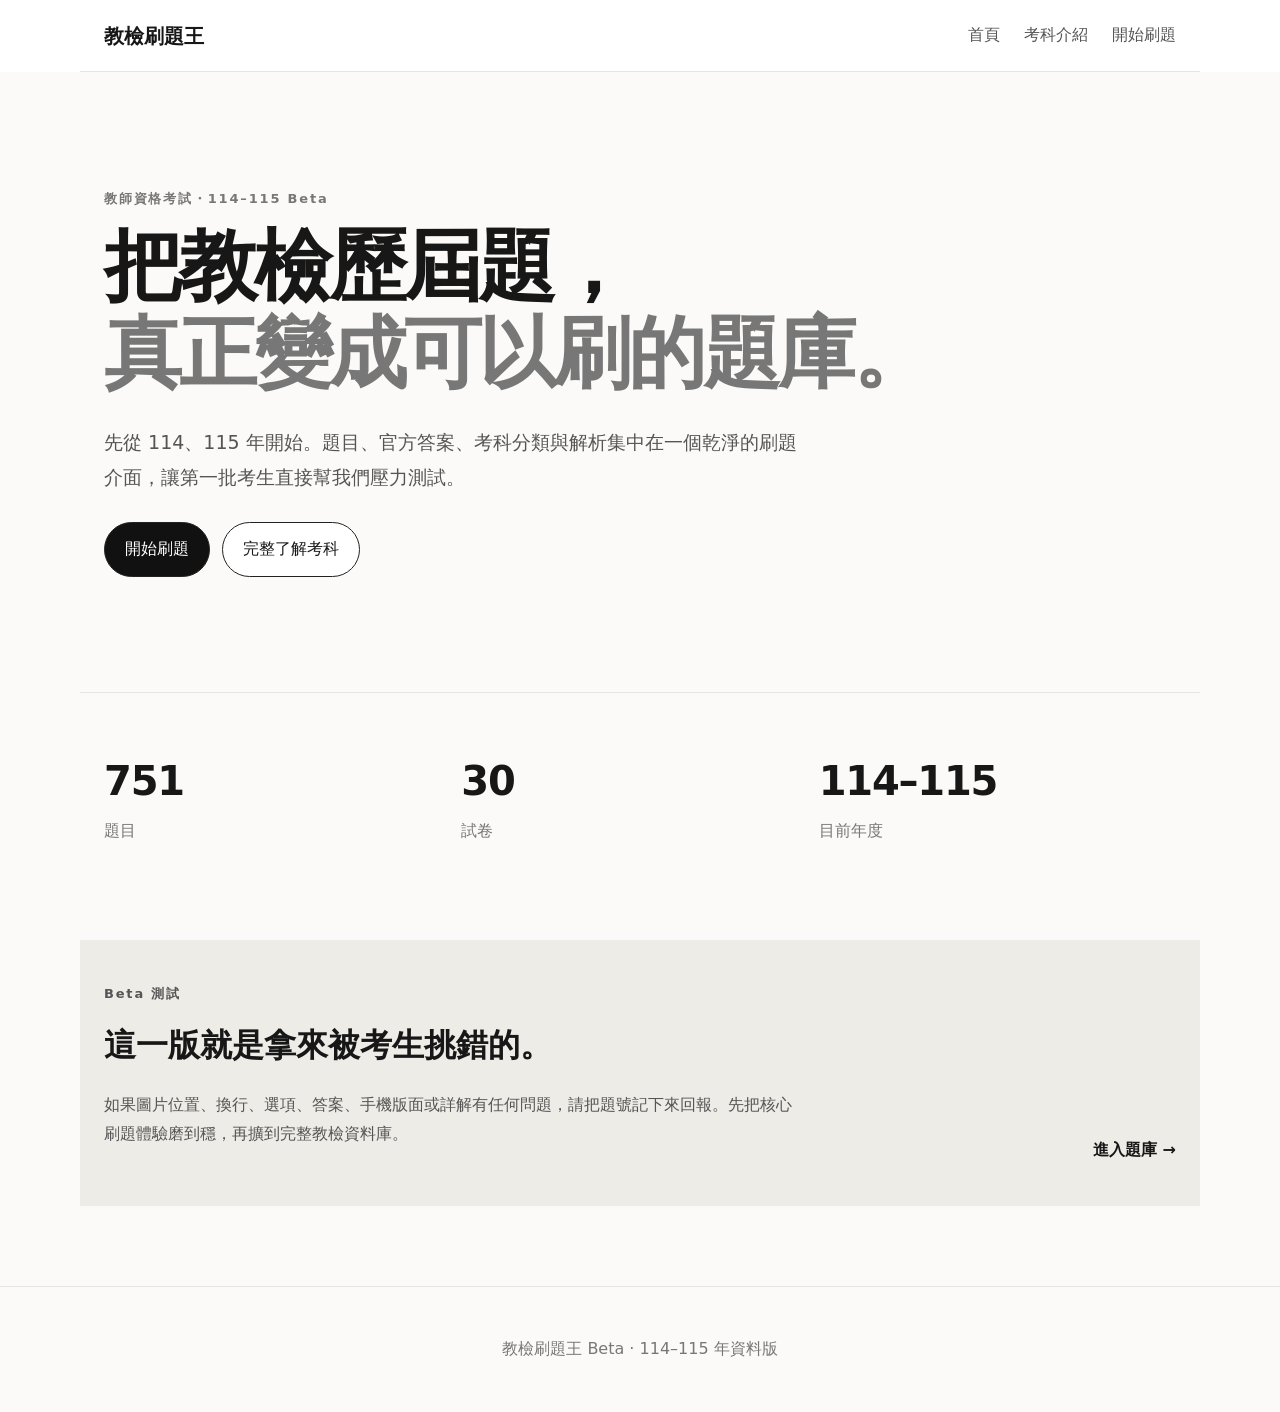
==== index.html @ 024403bd "Add files via upload" ====
<!doctype html><html lang="zh-Hant-TW"><head><meta charset="utf-8"><meta name="viewport" content="width=device-width,initial-scale=1"><title>教檢刷題王｜114–115 教師資格考試線上刷題</title><meta name="description" content="教檢刷題王：114、115年度教師資格考試歷屆題目、考科介紹、線上刷題與詳解。"><link rel="stylesheet" href="style.css"></head><body><a class="skip" href="#main">跳到主要內容</a><header><div class="nav"><a class="brand" href="index.html">教檢刷題王</a><nav aria-label="主要導覽"><a href="index.html">首頁</a><a href="subjects.html">考科介紹</a><a href="practice.html">開始刷題</a></nav></div></header><main id="main"><section class="hero"><p class="eyebrow">教師資格考試・114–115 Beta</p><h1>把教檢歷屆題，<br><span>真正變成可以刷的題庫。</span></h1><p class="lead">先從 114、115 年開始。題目、官方答案、考科分類與解析集中在一個乾淨的刷題介面，讓第一批考生直接幫我們壓力測試。</p><div class="actions"><a class="btn primary" href="practice.html">開始刷題</a><a class="btn" href="subjects.html">完整了解考科</a></div></section><section class="stats" aria-label="資料統計"><div><strong id="qCount">—</strong><span>題目</span></div><div><strong id="eCount">—</strong><span>試卷</span></div><div><strong>114–115</strong><span>目前年度</span></div></section><section class="beta"><div><p class="eyebrow">Beta 測試</p><h2>這一版就是拿來被考生挑錯的。</h2><p>如果圖片位置、換行、選項、答案、手機版面或詳解有任何問題，請把題號記下來回報。先把核心刷題體驗磨到穩，再擴到完整教檢資料庫。</p></div><a href="practice.html">進入題庫 →</a></section></main><footer><p>教檢刷題王 Beta · 114–115 年資料版</p></footer><script src="app.js"></script></body></html>
---- style.css ----
:root{--ink:#171717;--muted:#666;--line:#e7e4df;--paper:#fff;--soft:#f6f4ef;--accent:#111;--good:#146c43;--bad:#a33b2f}*{box-sizing:border-box}html{scroll-behavior:smooth}body{margin:0;color:var(--ink);background:#fbfaf8;font-family:system-ui,-apple-system,"Noto Sans TC","PingFang TC","Microsoft JhengHei",sans-serif;line-height:1.8}a{color:inherit}.skip{position:absolute;left:-9999px;top:10px;background:#111;color:#fff;padding:8px 12px;z-index:99}.skip:focus{left:10px}.nav{max-width:1120px;margin:auto;min-height:72px;padding:0 24px;display:flex;align-items:center;justify-content:space-between;border-bottom:1px solid var(--line)}header{background:rgba(255,255,255,.92);position:sticky;top:0;z-index:10;backdrop-filter:blur(8px)}.brand{text-decoration:none;font-weight:800;font-size:20px}.nav nav{display:flex;gap:24px}.nav nav a{text-decoration:none;color:#555}.nav nav a.active,.nav nav a:hover{color:#111;font-weight:700}.hero,.page{max-width:1120px;margin:auto;padding:72px 24px}.hero{min-height:620px;display:flex;flex-direction:column;justify-content:center}.eyebrow{font-size:13px;letter-spacing:.14em;font-weight:800;color:#777;margin:0 0 12px}.hero h1{font-size:clamp(42px,7vw,78px);line-height:1.12;letter-spacing:-.04em;margin:0;max-width:900px}.hero h1 span{color:#777}.lead{font-size:19px;max-width:700px;color:#555;margin:28px 0}.actions{display:flex;gap:12px;flex-wrap:wrap}.btn{display:inline-block;text-decoration:none;padding:12px 20px;border:1px solid #222;border-radius:999px;background:#fff}.btn.primary{background:#111;color:#fff}.stats{max-width:1120px;margin:0 auto;padding:28px 24px 70px;display:grid;grid-template-columns:repeat(3,1fr);border-top:1px solid var(--line)}.stats div{padding:24px 0}.stats strong{display:block;font-size:40px;letter-spacing:-.03em}.stats span{color:#777}.beta{max-width:1120px;margin:0 auto 80px;padding:42px 24px;background:#eeece7;display:flex;gap:30px;justify-content:space-between;align-items:end}.beta h2{font-size:32px;margin:0 0 10px}.beta p{max-width:700px;color:#555}.beta a{white-space:nowrap;font-weight:800;text-decoration:none}.page-head{max-width:780px;margin-bottom:48px}.page-head h1{font-size:clamp(36px,6vw,62px);line-height:1.15;letter-spacing:-.04em;margin:0 0 18px}.page-head>p:last-child{color:#666;font-size:18px}.guide{display:grid;grid-template-columns:repeat(2,1fr);gap:18px}.guide article{background:#fff;border:1px solid var(--line);padding:28px;border-radius:18px}.guide h2{font-size:23px;margin:0 0 12px}.guide p,.guide li{color:#555}.guide ul{padding-left:22px}.note{margin-top:24px;padding:28px;background:#111;color:#fff;border-radius:18px}.note p{color:#ddd}.exam-grid{display:grid;grid-template-columns:repeat(2,1fr);gap:16px}.exam-card{display:block;text-decoration:none;background:#fff;border:1px solid var(--line);padding:24px;border-radius:16px;transition:.15s}.exam-card:hover{transform:translateY(-2px);border-color:#999}.exam-card .year{font-size:12px;color:#888}.exam-card h2{margin:6px 0;font-size:20px}.exam-card p{margin:0;color:#666}.practice-shell{max-width:820px;margin:auto}.crumb{color:#777;font-size:14px}.question-top{display:flex;justify-content:space-between;gap:16px;align-items:end;margin:24px 0}.question-number{font-size:14px;color:#777}.question-title{font-size:28px;line-height:1.55;margin:0}.progress{height:5px;background:#e8e6e1;border-radius:999px;overflow:hidden}.progress>span{display:block;height:100%;background:#111}.question-card{background:#fff;border:1px solid var(--line);border-radius:18px;padding:34px;margin-top:20px}.stem{font-size:20px;white-space:pre-wrap;overflow-wrap:anywhere}.q-image{display:block;max-width:100%;height:auto;max-height:520px;object-fit:contain;margin:24px auto;border-radius:8px}.options{display:grid;gap:10px;margin-top:28px}.option{width:100%;text-align:left;background:#fff;border:1px solid #d8d5cf;border-radius:12px;padding:15px 16px;font-size:17px;cursor:pointer;line-height:1.6}.option:hover{border-color:#777}.option.selected{border-color:#111;background:#f4f2ed}.option.correct{border-color:var(--good);background:#edf8f1}.option.wrong{border-color:var(--bad);background:#fff1ef}.feedback{margin-top:22px;padding:20px;border-radius:14px;background:#f6f4ef}.feedback.good{background:#edf8f1}.feedback.bad{background:#fff1ef}.explain{margin-top:18px;padding-top:18px;border-top:1px solid #ddd}.explain h3{margin:0 0 8px}.option-analysis{margin:12px 0 0;padding-left:20px}.controls{display:flex;justify-content:space-between;gap:10px;margin-top:20px}.controls button{border:1px solid #222;background:#fff;border-radius:999px;padding:11px 18px;cursor:pointer}.controls .next{background:#111;color:#fff}.meta{display:flex;gap:8px;flex-wrap:wrap;margin-top:10px}.tag{font-size:12px;background:#f1efeb;border-radius:999px;padding:3px 9px;color:#666}.notice{padding:14px 16px;background:#fff7dc;border:1px solid #ead59b;border-radius:12px;color:#66531b;margin-top:16px}.empty{padding:40px;background:#fff;border:1px solid var(--line);border-radius:16px}footer{border-top:1px solid var(--line);padding:32px 24px;color:#777;text-align:center;margin-top:50px}@media(max-width:760px){.nav{padding:0 16px}.nav nav{gap:12px;font-size:14px}.hero,.page{padding:48px 16px}.hero{min-height:540px}.stats{padding:20px 16px 50px}.stats strong{font-size:30px}.beta{margin:0 16px 50px;padding:28px 20px;display:block}.beta a{display:inline-block;margin-top:15px}.guide,.exam-grid{grid-template-columns:1fr}.question-card{padding:22px 18px}.stem{font-size:18px}.question-title{font-size:23px}.option{font-size:16px}.controls{position:sticky;bottom:8px;background:rgba(251,250,248,.95);padding-top:8px}.q-image{max-height:380px}}
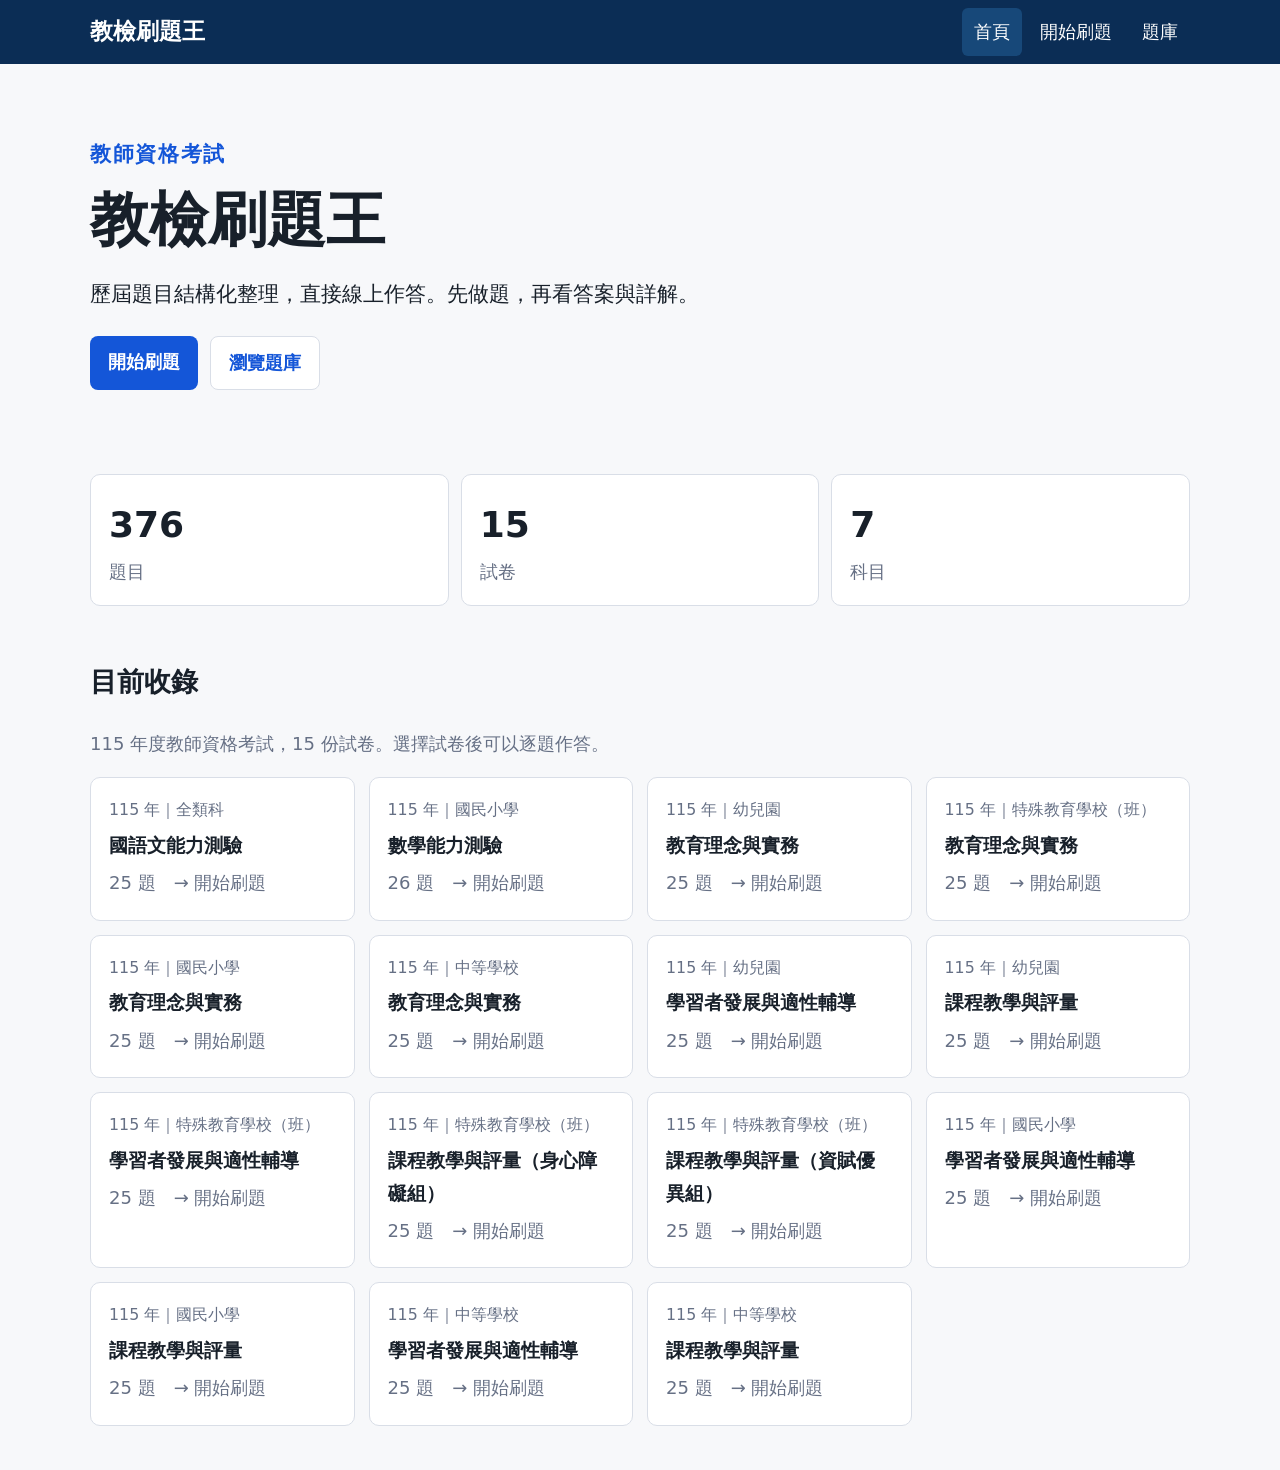
==== commit 492b0e91: "Add files via upload" ====
--- a/index.html
+++ b/index.html
@@ -1 +1 @@
-<!doctype html><html lang="zh-Hant-TW"><head><meta charset="utf-8"><meta name="viewport" content="width=device-width,initial-scale=1"><title>教檢刷題王｜114–115 教師資格考試線上刷題</title><meta name="description" content="教檢刷題王：114、115年度教師資格考試歷屆題目、考科介紹、線上刷題與詳解。"><link rel="stylesheet" href="style.css"></head><body><a class="skip" href="#main">跳到主要內容</a><header><div class="nav"><a class="brand" href="index.html">教檢刷題王</a><nav aria-label="主要導覽"><a href="index.html">首頁</a><a href="subjects.html">考科介紹</a><a href="practice.html">開始刷題</a></nav></div></header><main id="main"><section class="hero"><p class="eyebrow">教師資格考試・114–115 Beta</p><h1>把教檢歷屆題，<br><span>真正變成可以刷的題庫。</span></h1><p class="lead">先從 114、115 年開始。題目、官方答案、考科分類與解析集中在一個乾淨的刷題介面，讓第一批考生直接幫我們壓力測試。</p><div class="actions"><a class="btn primary" href="practice.html">開始刷題</a><a class="btn" href="subjects.html">完整了解考科</a></div></section><section class="stats" aria-label="資料統計"><div><strong id="qCount">—</strong><span>題目</span></div><div><strong id="eCount">—</strong><span>試卷</span></div><div><strong>114–115</strong><span>目前年度</span></div></section><section class="beta"><div><p class="eyebrow">Beta 測試</p><h2>這一版就是拿來被考生挑錯的。</h2><p>如果圖片位置、換行、選項、答案、手機版面或詳解有任何問題，請把題號記下來回報。先把核心刷題體驗磨到穩，再擴到完整教檢資料庫。</p></div><a href="practice.html">進入題庫 →</a></section></main><footer><p>教檢刷題王 Beta · 114–115 年資料版</p></footer><script src="app.js"></script></body></html>+<!doctype html><html lang="zh-Hant-TW"><head><meta charset="utf-8"><meta name="viewport" content="width=device-width,initial-scale=1"><title>教檢刷題王｜教師資格考試題庫</title><meta name="description" content="教檢刷題王：115年度教師資格考試題庫，依試卷線上刷題、立即判分與查看詳解。"><link rel="stylesheet" href="style.css"></head><body><a class="skip" href="#main">跳到主要內容</a><header><div class="wrap head"><a class="brand" href="index.html">教檢刷題王</a><nav aria-label="主要導覽"><a href="index.html" aria-current="page">首頁</a><a href="practice.html">開始刷題</a><a href="questions.html">題庫</a></nav></div></header><main id="main" class="wrap"><section class="hero"><p class="eyebrow">教師資格考試</p><h1>教檢刷題王</h1><p>歷屆題目結構化整理，直接線上作答。先做題，再看答案與詳解。</p><div class="actions"><a class="primary" href="practice.html">開始刷題</a><a class="secondary" href="questions.html">瀏覽題庫</a></div></section><section class="stats"><div><b id="qc">—</b><span>題目</span></div><div><b id="ec">—</b><span>試卷</span></div><div><b id="sc">—</b><span>科目</span></div></section><section><h2>目前收錄</h2><p class="muted">115 年度教師資格考試，15 份試卷。選擇試卷後可以逐題作答。</p><div id="papers" class="cards"></div></section></main><script src="app.js"></script></body></html>
--- a/style.css
+++ b/style.css
@@ -1 +1,2 @@
-:root{--ink:#171717;--muted:#666;--line:#e7e4df;--paper:#fff;--soft:#f6f4ef;--accent:#111;--good:#146c43;--bad:#a33b2f}*{box-sizing:border-box}html{scroll-behavior:smooth}body{margin:0;color:var(--ink);background:#fbfaf8;font-family:system-ui,-apple-system,"Noto Sans TC","PingFang TC","Microsoft JhengHei",sans-serif;line-height:1.8}a{color:inherit}.skip{position:absolute;left:-9999px;top:10px;background:#111;color:#fff;padding:8px 12px;z-index:99}.skip:focus{left:10px}.nav{max-width:1120px;margin:auto;min-height:72px;padding:0 24px;display:flex;align-items:center;justify-content:space-between;border-bottom:1px solid var(--line)}header{background:rgba(255,255,255,.92);position:sticky;top:0;z-index:10;backdrop-filter:blur(8px)}.brand{text-decoration:none;font-weight:800;font-size:20px}.nav nav{display:flex;gap:24px}.nav nav a{text-decoration:none;color:#555}.nav nav a.active,.nav nav a:hover{color:#111;font-weight:700}.hero,.page{max-width:1120px;margin:auto;padding:72px 24px}.hero{min-height:620px;display:flex;flex-direction:column;justify-content:center}.eyebrow{font-size:13px;letter-spacing:.14em;font-weight:800;color:#777;margin:0 0 12px}.hero h1{font-size:clamp(42px,7vw,78px);line-height:1.12;letter-spacing:-.04em;margin:0;max-width:900px}.hero h1 span{color:#777}.lead{font-size:19px;max-width:700px;color:#555;margin:28px 0}.actions{display:flex;gap:12px;flex-wrap:wrap}.btn{display:inline-block;text-decoration:none;padding:12px 20px;border:1px solid #222;border-radius:999px;background:#fff}.btn.primary{background:#111;color:#fff}.stats{max-width:1120px;margin:0 auto;padding:28px 24px 70px;display:grid;grid-template-columns:repeat(3,1fr);border-top:1px solid var(--line)}.stats div{padding:24px 0}.stats strong{display:block;font-size:40px;letter-spacing:-.03em}.stats span{color:#777}.beta{max-width:1120px;margin:0 auto 80px;padding:42px 24px;background:#eeece7;display:flex;gap:30px;justify-content:space-between;align-items:end}.beta h2{font-size:32px;margin:0 0 10px}.beta p{max-width:700px;color:#555}.beta a{white-space:nowrap;font-weight:800;text-decoration:none}.page-head{max-width:780px;margin-bottom:48px}.page-head h1{font-size:clamp(36px,6vw,62px);line-height:1.15;letter-spacing:-.04em;margin:0 0 18px}.page-head>p:last-child{color:#666;font-size:18px}.guide{display:grid;grid-template-columns:repeat(2,1fr);gap:18px}.guide article{background:#fff;border:1px solid var(--line);padding:28px;border-radius:18px}.guide h2{font-size:23px;margin:0 0 12px}.guide p,.guide li{color:#555}.guide ul{padding-left:22px}.note{margin-top:24px;padding:28px;background:#111;color:#fff;border-radius:18px}.note p{color:#ddd}.exam-grid{display:grid;grid-template-columns:repeat(2,1fr);gap:16px}.exam-card{display:block;text-decoration:none;background:#fff;border:1px solid var(--line);padding:24px;border-radius:16px;transition:.15s}.exam-card:hover{transform:translateY(-2px);border-color:#999}.exam-card .year{font-size:12px;color:#888}.exam-card h2{margin:6px 0;font-size:20px}.exam-card p{margin:0;color:#666}.practice-shell{max-width:820px;margin:auto}.crumb{color:#777;font-size:14px}.question-top{display:flex;justify-content:space-between;gap:16px;align-items:end;margin:24px 0}.question-number{font-size:14px;color:#777}.question-title{font-size:28px;line-height:1.55;margin:0}.progress{height:5px;background:#e8e6e1;border-radius:999px;overflow:hidden}.progress>span{display:block;height:100%;background:#111}.question-card{background:#fff;border:1px solid var(--line);border-radius:18px;padding:34px;margin-top:20px}.stem{font-size:20px;white-space:pre-wrap;overflow-wrap:anywhere}.q-image{display:block;max-width:100%;height:auto;max-height:520px;object-fit:contain;margin:24px auto;border-radius:8px}.options{display:grid;gap:10px;margin-top:28px}.option{width:100%;text-align:left;background:#fff;border:1px solid #d8d5cf;border-radius:12px;padding:15px 16px;font-size:17px;cursor:pointer;line-height:1.6}.option:hover{border-color:#777}.option.selected{border-color:#111;background:#f4f2ed}.option.correct{border-color:var(--good);background:#edf8f1}.option.wrong{border-color:var(--bad);background:#fff1ef}.feedback{margin-top:22px;padding:20px;border-radius:14px;background:#f6f4ef}.feedback.good{background:#edf8f1}.feedback.bad{background:#fff1ef}.explain{margin-top:18px;padding-top:18px;border-top:1px solid #ddd}.explain h3{margin:0 0 8px}.option-analysis{margin:12px 0 0;padding-left:20px}.controls{display:flex;justify-content:space-between;gap:10px;margin-top:20px}.controls button{border:1px solid #222;background:#fff;border-radius:999px;padding:11px 18px;cursor:pointer}.controls .next{background:#111;color:#fff}.meta{display:flex;gap:8px;flex-wrap:wrap;margin-top:10px}.tag{font-size:12px;background:#f1efeb;border-radius:999px;padding:3px 9px;color:#666}.notice{padding:14px 16px;background:#fff7dc;border:1px solid #ead59b;border-radius:12px;color:#66531b;margin-top:16px}.empty{padding:40px;background:#fff;border:1px solid var(--line);border-radius:16px}footer{border-top:1px solid var(--line);padding:32px 24px;color:#777;text-align:center;margin-top:50px}@media(max-width:760px){.nav{padding:0 16px}.nav nav{gap:12px;font-size:14px}.hero,.page{padding:48px 16px}.hero{min-height:540px}.stats{padding:20px 16px 50px}.stats strong{font-size:30px}.beta{margin:0 16px 50px;padding:28px 20px;display:block}.beta a{display:inline-block;margin-top:15px}.guide,.exam-grid{grid-template-columns:1fr}.question-card{padding:22px 18px}.stem{font-size:18px}.question-title{font-size:23px}.option{font-size:16px}.controls{position:sticky;bottom:8px;background:rgba(251,250,248,.95);padding-top:8px}.q-image{max-height:380px}}
+:root{--bg:#f7f8fa;--card:#fff;--text:#18202a;--muted:#667085;--line:#d9dee7;--primary:#1456d8;--good:#087443;--bad:#b42318}*{box-sizing:border-box}html{font-size:18px}body{margin:0;background:var(--bg);color:var(--text);font-family:system-ui,-apple-system,"Noto Sans TC",sans-serif;line-height:1.75}.wrap{width:min(1100px,calc(100% - 32px));margin:auto}.skip{position:absolute;left:12px;top:-60px;background:#000;color:#fff;padding:8px 14px;z-index:9}.skip:focus{top:12px}header{background:#0b2d55;color:#fff}.head{min-height:64px;display:flex;align-items:center;justify-content:space-between;gap:20px}.brand{font-size:1.25rem;font-weight:800;color:#fff;text-decoration:none}.head nav{display:flex;gap:6px}.head nav a{color:#fff;text-decoration:none;padding:8px 12px;border-radius:6px}.head nav a:hover,.head nav a[aria-current=page]{background:#174879}.hero{padding:72px 0 40px}.eyebrow{font-size:.85rem;font-weight:800;letter-spacing:.08em;color:var(--primary);margin:0 0 6px}.hero h1,h1{font-size:clamp(2rem,5vw,3.3rem);line-height:1.2;margin:.2em 0}.hero p{font-size:1.15rem;max-width:680px}.actions{display:flex;gap:12px;margin-top:24px;flex-wrap:wrap}.primary,.secondary{display:inline-block;padding:10px 18px;border-radius:8px;text-decoration:none;font-weight:800}.primary{background:var(--primary);color:#fff}.secondary{background:#fff;color:var(--primary);border:1px solid var(--line)}.stats{display:grid;grid-template-columns:repeat(3,1fr);gap:12px;margin:20px 0 52px}.stats>div{background:#fff;border:1px solid var(--line);border-radius:10px;padding:18px}.stats b{display:block;font-size:2rem}.stats span,.muted{color:var(--muted)}section{margin-bottom:44px}.cards{display:grid;grid-template-columns:repeat(auto-fit,minmax(250px,1fr));gap:14px;margin-top:16px}.card{background:#fff;border:1px solid var(--line);border-radius:10px;padding:18px;text-decoration:none;color:inherit;display:block}.card:hover{border-color:var(--primary);box-shadow:0 3px 12px #0000000c}.card h2,.card h3{margin:5px 0;font-size:1.05rem}.card p{margin:3px 0;color:var(--muted)}.filters{display:grid;grid-template-columns:1fr 1fr;gap:14px;margin:20px 0}.filters label{font-weight:700}.filters input,.filters select{display:block;width:100%;margin-top:5px;padding:11px;border:1px solid var(--line);border-radius:7px;background:#fff;font:inherit}.question-row{background:#fff;border:1px solid var(--line);border-radius:10px;padding:16px;margin:12px 0}.question-row a{color:inherit;text-decoration:none}.question-row a:hover h2{text-decoration:underline}.question-row h2{font-size:1.05rem;margin:0 0 8px}.meta{display:flex;gap:7px;flex-wrap:wrap;color:var(--muted);font-size:.88rem}.quiz-head{display:flex;justify-content:space-between;gap:15px;align-items:flex-end;margin:34px 0 10px}.bar{height:8px;background:#e7eaf0;border-radius:99px;overflow:hidden}.bar i{display:block;height:100%;background:var(--primary);transition:width .2s}.panel{background:#fff;border:1px solid var(--line);border-radius:12px;padding:24px;margin-top:18px}.stem{font-size:1.15rem;font-weight:650;white-space:pre-wrap}.figure{margin:20px 0}.figure img{display:block;max-width:100%;height:auto;border:1px solid var(--line);border-radius:6px}.option{display:block;width:100%;text-align:left;background:#fff;border:2px solid var(--line);border-radius:9px;padding:13px 15px;margin:10px 0;font:inherit;cursor:pointer}.option:hover{border-color:#6f8fd6}.option.correct{border-color:var(--good);background:#edf9f2}.option.wrong{border-color:var(--bad);background:#fff0ef}.option:disabled{cursor:default}.feedback{margin-top:18px;padding:16px;border-radius:9px}.good{background:#edf9f2;border:1px solid #9ad8b5}.bad{background:#fff0ef;border:1px solid #efaaa5}.feedback h2{font-size:1.1rem;margin:0 0 8px}.feedback ul{margin:8px 0}.controls{display:flex;justify-content:space-between;gap:12px;margin-top:16px}.controls button{padding:11px 18px;border:1px solid var(--line);background:#fff;border-radius:8px;font:inherit;cursor:pointer}.controls .primary-btn{background:var(--primary);color:#fff;border-color:var(--primary)}.result{background:#fff;border:1px solid var(--line);padding:24px;border-radius:12px;margin-top:25px}.result b{font-size:2rem}@media(max-width:700px){.wrap{width:min(100% - 20px,1100px)}.head{align-items:flex-start;padding:10px 0;flex-direction:column;gap:4px}.head nav{width:100%;overflow:auto}.hero{padding:42px 0 25px}.stats{grid-template-columns:1fr 1fr}.stats>div:last-child{grid-column:1/-1}.filters{grid-template-columns:1fr}.panel{padding:16px}.quiz-head{align-items:flex-start;flex-direction:column}.option{padding:12px}}
+:focus-visible{outline:4px solid #ffbf47;outline-offset:3px}
